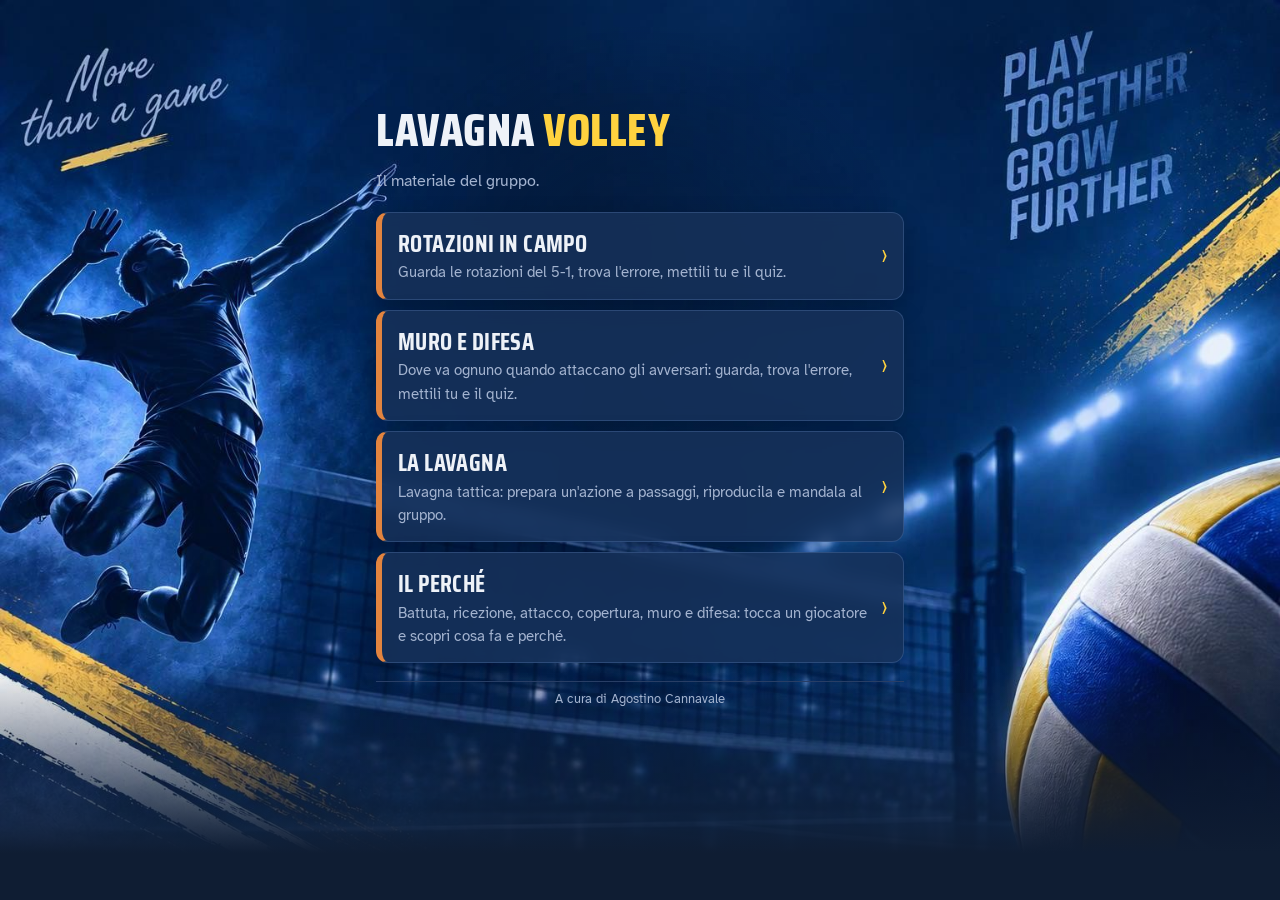
==== index.html @ ffdaf41f "Il perché" ====
<!DOCTYPE html>
<html lang="it">
<head>
<meta charset="utf-8">
<meta name="viewport" content="width=device-width, initial-scale=1">
<title>Lavagna Volley</title>
<link rel="preconnect" href="https://fonts.googleapis.com">
<link rel="preconnect" href="https://fonts.gstatic.com" crossorigin>
<link href="https://fonts.googleapis.com/css2?family=Atkinson+Hyperlegible:wght@400;700&family=Saira+Condensed:wght@700;800&display=swap" rel="stylesheet">
<style>
:root{
  --night:#0f1d33; --panel:#172a4b; --line:#2a4069; --text:#eef2f8; --muted:#a3b3cf;
  --court:#e2843f; --ball:#ffd23f;
  --display:"Saira Condensed","Arial Narrow",sans-serif;
  --body:"Atkinson Hyperlegible",system-ui,-apple-system,"Segoe UI",sans-serif;
  color-scheme:dark;
}
*{box-sizing:border-box}
html,body{margin:0}
body{background:var(--night);color:var(--text);font-family:var(--body);line-height:1.45;min-height:100vh}


.wrap{max-width:560px;margin:0 auto;padding:28px 16px 40px;display:flex;flex-direction:column;gap:18px}
h1{font-family:var(--display);font-weight:800;font-size:46px;line-height:.95;margin:0;text-transform:uppercase;letter-spacing:.5px}
h1 span{color:var(--ball)}
p{margin:0}
.sub{color:var(--muted)}
.list{display:flex;flex-direction:column;gap:10px}
a.item{display:flex;gap:14px;align-items:center;text-decoration:none;color:var(--text);background:rgba(24,51,91,.82);-webkit-backdrop-filter:blur(7px);backdrop-filter:blur(7px);box-shadow:0 8px 25px rgba(0,0,0,.18);border:1px solid rgba(115,155,215,.25);border-left:6px solid var(--court);border-radius:12px;padding:14px 16px}
a.item:hover,a.item:focus-visible{border-color:var(--ball);outline:none}
a.item b{display:block;font-family:var(--display);font-size:24px;text-transform:uppercase;letter-spacing:.4px}
a.item small{color:var(--muted);font-size:15px}
a.item .go{margin-left:auto;font-family:var(--display);font-size:28px;color:var(--ball)}
footer{color:var(--muted);font-size:13px;text-align:center;border-top:1px solid var(--line);padding-top:8px}
body{position:relative}
.hero{position:absolute;top:0;left:0;right:0;z-index:-1;line-height:0}
.hero img{display:block;width:100%;height:auto}
.hero::after{content:"";position:absolute;inset:0;background:
  radial-gradient(ellipse 26% 34% at 50% 30%, rgba(5,20,45,.50), rgba(5,20,45,0) 80%),
  linear-gradient(180deg, rgba(15,29,51,0) 78%, #0f1d33 100%)}
.wrap{padding-top:clamp(28px,8.5vw,150px)}
@media (max-width:700px){
  .hero{position:relative;z-index:auto;margin:0 -16px}
  .hero::after{background:linear-gradient(180deg, rgba(15,29,51,0) 72%, #0f1d33 100%)}
  .wrap{padding-top:0 !important;gap:14px}
  h1{text-align:center;margin-top:-6px}
  .sub{text-align:center}
}
</style>
</head>
<body>
<div class="wrap">
  <div class="hero" aria-hidden="true"><img src="volley-bg.jpg" alt=""></div>
  <h1>Lavagna <span>Volley</span></h1>
  <p class="sub">Il materiale del gruppo.</p>
  <div class="list">
    <a class="item" href="rotazioni-in-campo/">
      <div><b>Rotazioni in campo</b><small>Guarda le rotazioni del 5-1, trova l'errore, mettili tu e il quiz.</small></div>
      <span class="go" aria-hidden="true">›</span>
    </a>
    <a class="item" href="muro-e-difesa/">
      <div><b>Muro e difesa</b><small>Dove va ognuno quando attaccano gli avversari: guarda, trova l'errore, mettili tu e il quiz.</small></div>
      <span class="go" aria-hidden="true">›</span>
    </a>
    <a class="item" href="lavagna/">
      <div><b>La lavagna</b><small>Lavagna tattica: prepara un'azione a passaggi, riproducila e mandala al gruppo.</small></div>
      <span class="go" aria-hidden="true">›</span>
    </a>
    <a class="item" href="il-perche/">
      <div><b>Il perché</b><small>Battuta, ricezione, attacco, copertura, muro e difesa: tocca un giocatore e scopri cosa fa e perché.</small></div>
      <span class="go" aria-hidden="true">›</span>
    </a>
  </div>
  <footer>A cura di Agostino Cannavale</footer>
</div>
</body>
</html>
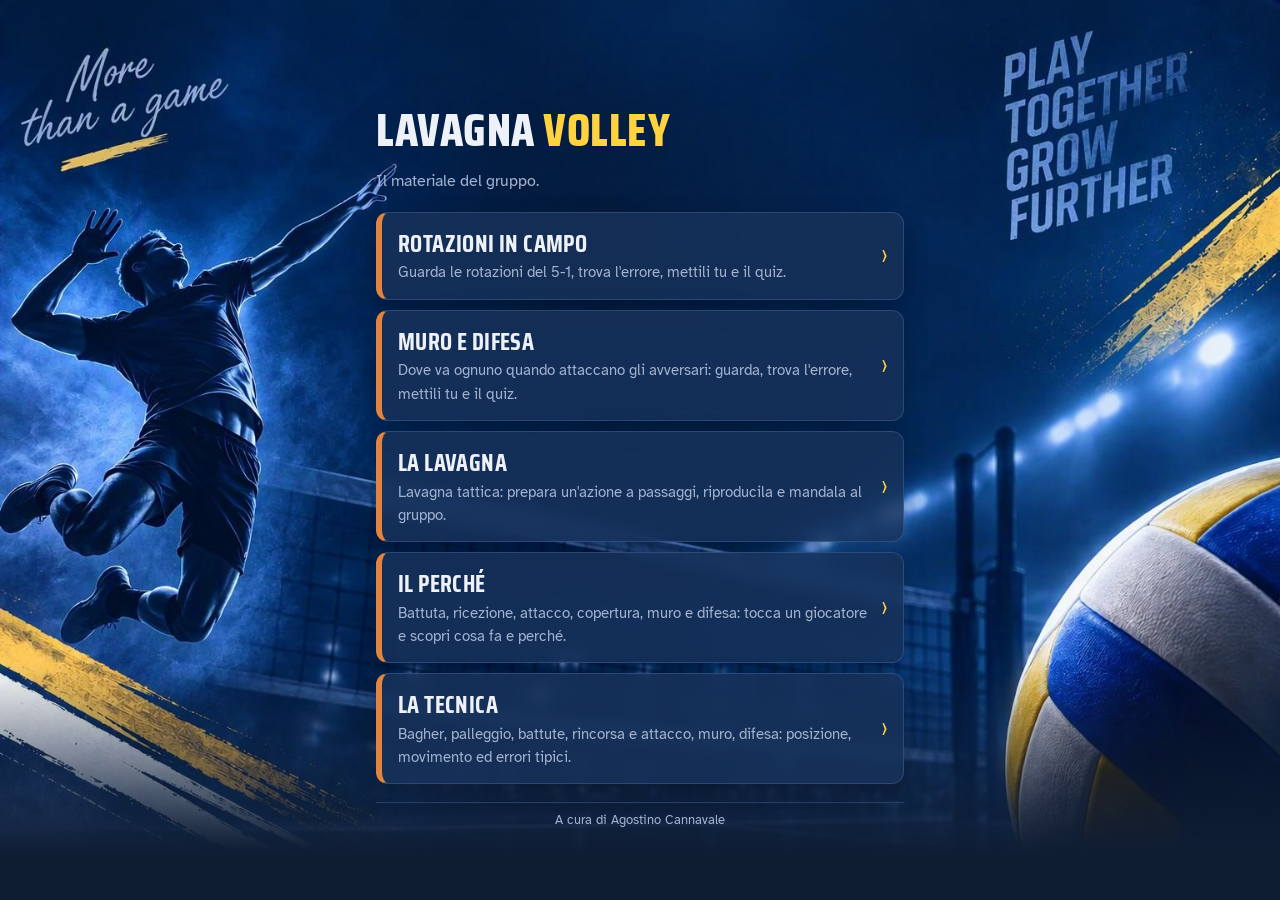
==== commit abae2a52: "La tecnica" ====
--- a/index.html
+++ b/index.html
@@ -70,6 +70,10 @@
       <div><b>Il perché</b><small>Battuta, ricezione, attacco, copertura, muro e difesa: tocca un giocatore e scopri cosa fa e perché.</small></div>
       <span class="go" aria-hidden="true">›</span>
     </a>
+    <a class="item" href="tecnica/">
+      <div><b>La tecnica</b><small>Bagher, palleggio, battute, rincorsa e attacco, muro, difesa: posizione, movimento ed errori tipici.</small></div>
+      <span class="go" aria-hidden="true">›</span>
+    </a>
   </div>
   <footer>A cura di Agostino Cannavale</footer>
 </div>
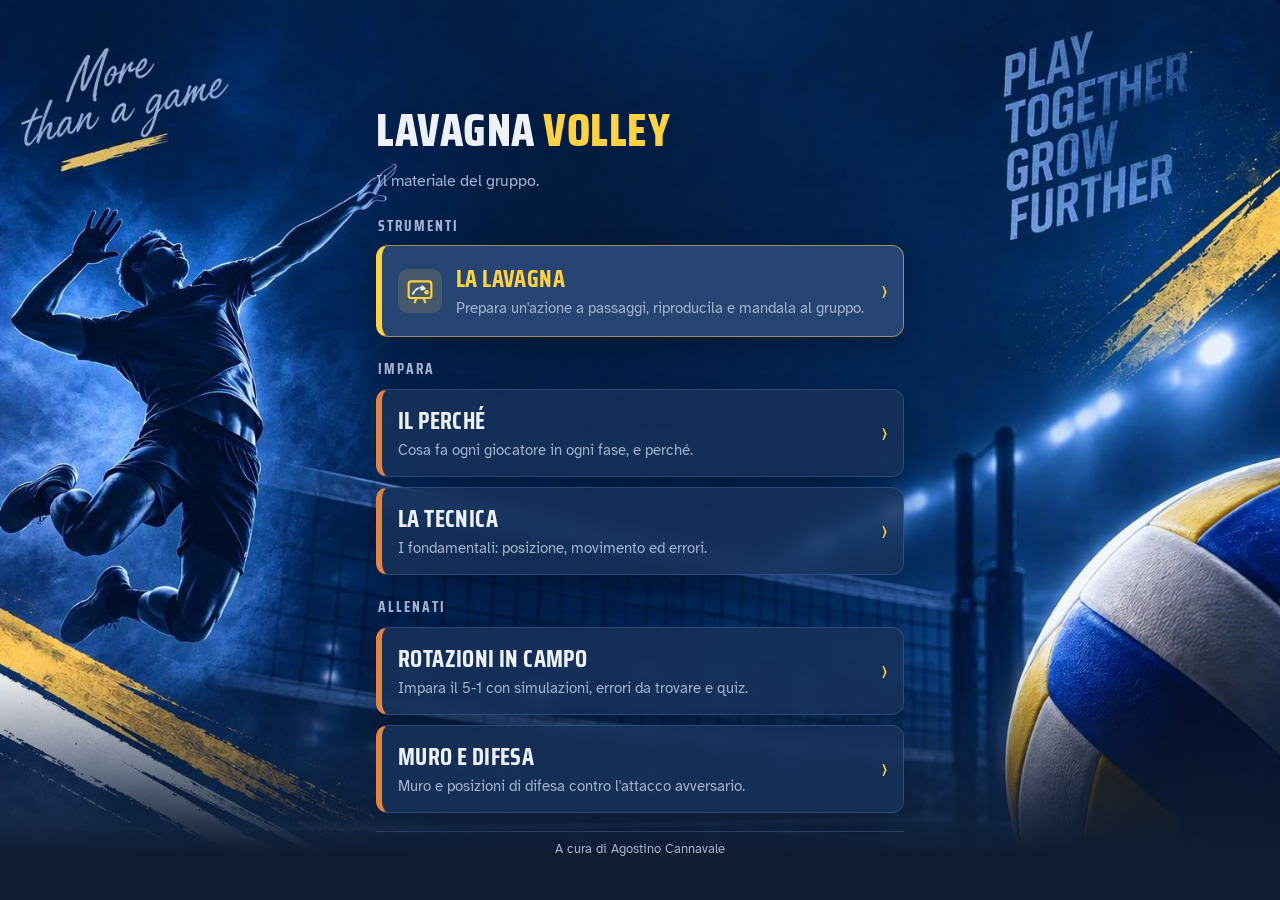
==== commit e3112fa7: "Home: gruppi e card in evidenza" ====
--- a/index.html
+++ b/index.html
@@ -25,9 +25,17 @@
 h1 span{color:var(--ball)}
 p{margin:0}
 .sub{color:var(--muted)}
-.list{display:flex;flex-direction:column;gap:10px}
-a.item{display:flex;gap:14px;align-items:center;text-decoration:none;color:var(--text);background:rgba(24,51,91,.82);-webkit-backdrop-filter:blur(7px);backdrop-filter:blur(7px);box-shadow:0 8px 25px rgba(0,0,0,.18);border:1px solid rgba(115,155,215,.25);border-left:6px solid var(--court);border-radius:12px;padding:14px 16px}
-a.item:hover,a.item:focus-visible{border-color:var(--ball);outline:none}
+.list{display:flex;flex-direction:column;gap:18px}
+.group{display:flex;flex-direction:column;gap:10px}
+.glabel{font-family:var(--display);font-weight:700;font-size:15px;letter-spacing:2px;text-transform:uppercase;color:var(--muted);margin:4px 0 -2px 2px}
+a.item{display:flex;gap:14px;align-items:center;text-decoration:none;color:var(--text);background:rgba(24,51,91,.82);-webkit-backdrop-filter:blur(7px);backdrop-filter:blur(7px);box-shadow:0 8px 25px rgba(0,0,0,.18);border:1px solid rgba(115,155,215,.25);border-left:6px solid var(--court);border-radius:12px;padding:14px 16px;transition:transform .18s ease,border-color .18s ease,box-shadow .18s ease}
+a.item .go{transition:transform .18s ease}
+a.item:hover,a.item:focus-visible,a.item:active{transform:translateY(-3px);border-color:var(--ball);box-shadow:0 12px 30px rgba(0,0,0,.25),0 0 18px rgba(255,210,63,.22);outline:none}
+a.item:hover .go,a.item:focus-visible .go,a.item:active .go{transform:translateX(4px)}
+a.item.star{background:rgba(44,74,120,.9);border-color:rgba(255,210,63,.55);border-left-color:var(--ball);padding:16px 16px}
+a.item.star .ico{flex:0 0 auto;width:44px;height:44px;border-radius:10px;background:rgba(255,210,63,.14);display:flex;align-items:center;justify-content:center}
+a.item.star b{color:var(--ball)}
+@media (prefers-reduced-motion:reduce){a.item,a.item .go{transition:none}a.item:hover,a.item:focus-visible,a.item:active{transform:none}a.item:hover .go,a.item:focus-visible .go,a.item:active .go{transform:none}}
 a.item b{display:block;font-family:var(--display);font-size:24px;text-transform:uppercase;letter-spacing:.4px}
 a.item small{color:var(--muted);font-size:15px}
 a.item .go{margin-left:auto;font-family:var(--display);font-size:28px;color:var(--ball)}
@@ -54,26 +62,36 @@
   <h1>Lavagna <span>Volley</span></h1>
   <p class="sub">Il materiale del gruppo.</p>
   <div class="list">
-    <a class="item" href="rotazioni-in-campo/">
-      <div><b>Rotazioni in campo</b><small>Guarda le rotazioni del 5-1, trova l'errore, mettili tu e il quiz.</small></div>
-      <span class="go" aria-hidden="true">›</span>
-    </a>
-    <a class="item" href="muro-e-difesa/">
-      <div><b>Muro e difesa</b><small>Dove va ognuno quando attaccano gli avversari: guarda, trova l'errore, mettili tu e il quiz.</small></div>
-      <span class="go" aria-hidden="true">›</span>
-    </a>
-    <a class="item" href="lavagna/">
-      <div><b>La lavagna</b><small>Lavagna tattica: prepara un'azione a passaggi, riproducila e mandala al gruppo.</small></div>
-      <span class="go" aria-hidden="true">›</span>
-    </a>
-    <a class="item" href="il-perche/">
-      <div><b>Il perché</b><small>Battuta, ricezione, attacco, copertura, muro e difesa: tocca un giocatore e scopri cosa fa e perché.</small></div>
-      <span class="go" aria-hidden="true">›</span>
-    </a>
-    <a class="item" href="tecnica/">
-      <div><b>La tecnica</b><small>Bagher, palleggio, battute, rincorsa e attacco, muro, difesa: posizione, movimento ed errori tipici.</small></div>
-      <span class="go" aria-hidden="true">›</span>
-    </a>
+    <div class="group">
+      <p class="glabel">Strumenti</p>
+      <a class="item star" href="lavagna/">
+        <span class="ico" aria-hidden="true"><svg viewBox="0 0 32 32" width="28" height="28"><rect x="3" y="5" width="26" height="19" rx="3" fill="none" stroke="#ffd23f" stroke-width="2.4"/><path d="M8 19 Q13 10 20 13" fill="none" stroke="#eef2f8" stroke-width="2.2" stroke-dasharray="3 2.5" stroke-linecap="round"/><path d="M18.5 10.5 L21.5 13.3 L17.6 14.6" fill="none" stroke="#eef2f8" stroke-width="2.2" stroke-linecap="round" stroke-linejoin="round"/><circle cx="23.5" cy="17.5" r="2.6" fill="#ffd23f"/><path d="M12 24 L10 29 M20 24 L22 29" stroke="#ffd23f" stroke-width="2.4" stroke-linecap="round"/></svg></span>
+        <div><b>La lavagna</b><small>Prepara un'azione a passaggi, riproducila e mandala al gruppo.</small></div>
+        <span class="go" aria-hidden="true">›</span>
+      </a>
+    </div>
+    <div class="group">
+      <p class="glabel">Impara</p>
+      <a class="item" href="il-perche/">
+        <div><b>Il perché</b><small>Cosa fa ogni giocatore in ogni fase, e perché.</small></div>
+        <span class="go" aria-hidden="true">›</span>
+      </a>
+      <a class="item" href="tecnica/">
+        <div><b>La tecnica</b><small>I fondamentali: posizione, movimento ed errori.</small></div>
+        <span class="go" aria-hidden="true">›</span>
+      </a>
+    </div>
+    <div class="group">
+      <p class="glabel">Allenati</p>
+      <a class="item" href="rotazioni-in-campo/">
+        <div><b>Rotazioni in campo</b><small>Impara il 5-1 con simulazioni, errori da trovare e quiz.</small></div>
+        <span class="go" aria-hidden="true">›</span>
+      </a>
+      <a class="item" href="muro-e-difesa/">
+        <div><b>Muro e difesa</b><small>Muro e posizioni di difesa contro l'attacco avversario.</small></div>
+        <span class="go" aria-hidden="true">›</span>
+      </a>
+    </div>
   </div>
   <footer>A cura di Agostino Cannavale</footer>
 </div>
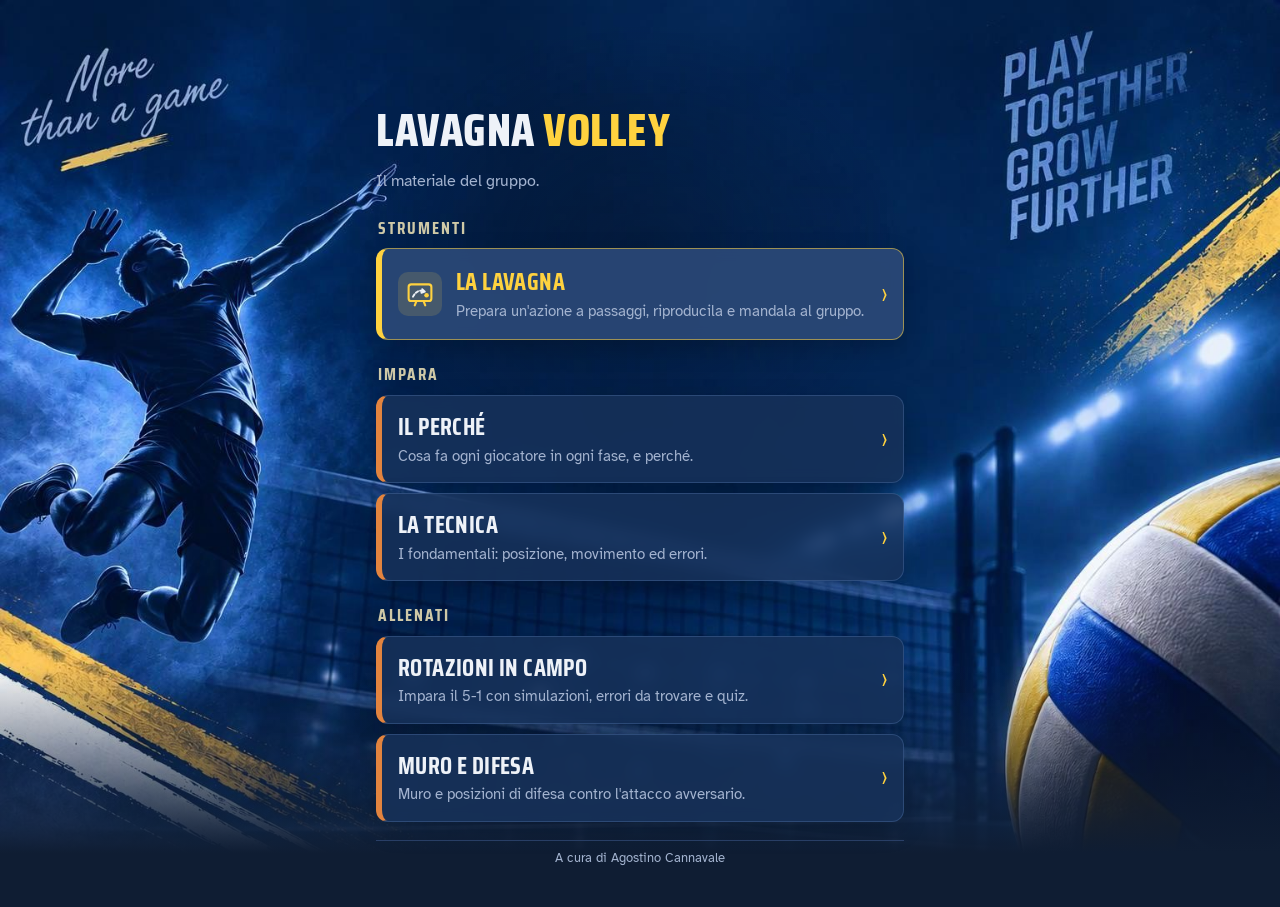
==== commit 5e1dc67a: "Home: etichette dei gruppi" ====
--- a/index.html
+++ b/index.html
@@ -27,7 +27,7 @@
 .sub{color:var(--muted)}
 .list{display:flex;flex-direction:column;gap:18px}
 .group{display:flex;flex-direction:column;gap:10px}
-.glabel{font-family:var(--display);font-weight:700;font-size:15px;letter-spacing:2px;text-transform:uppercase;color:var(--muted);margin:4px 0 -2px 2px}
+.glabel{font-family:var(--display);font-weight:700;font-size:17px;letter-spacing:2px;text-transform:uppercase;color:#f3e7b8;opacity:.85;margin:4px 0 -2px 2px}
 a.item{display:flex;gap:14px;align-items:center;text-decoration:none;color:var(--text);background:rgba(24,51,91,.82);-webkit-backdrop-filter:blur(7px);backdrop-filter:blur(7px);box-shadow:0 8px 25px rgba(0,0,0,.18);border:1px solid rgba(115,155,215,.25);border-left:6px solid var(--court);border-radius:12px;padding:14px 16px;transition:transform .18s ease,border-color .18s ease,box-shadow .18s ease}
 a.item .go{transition:transform .18s ease}
 a.item:hover,a.item:focus-visible,a.item:active{transform:translateY(-3px);border-color:var(--ball);box-shadow:0 12px 30px rgba(0,0,0,.25),0 0 18px rgba(255,210,63,.22);outline:none}
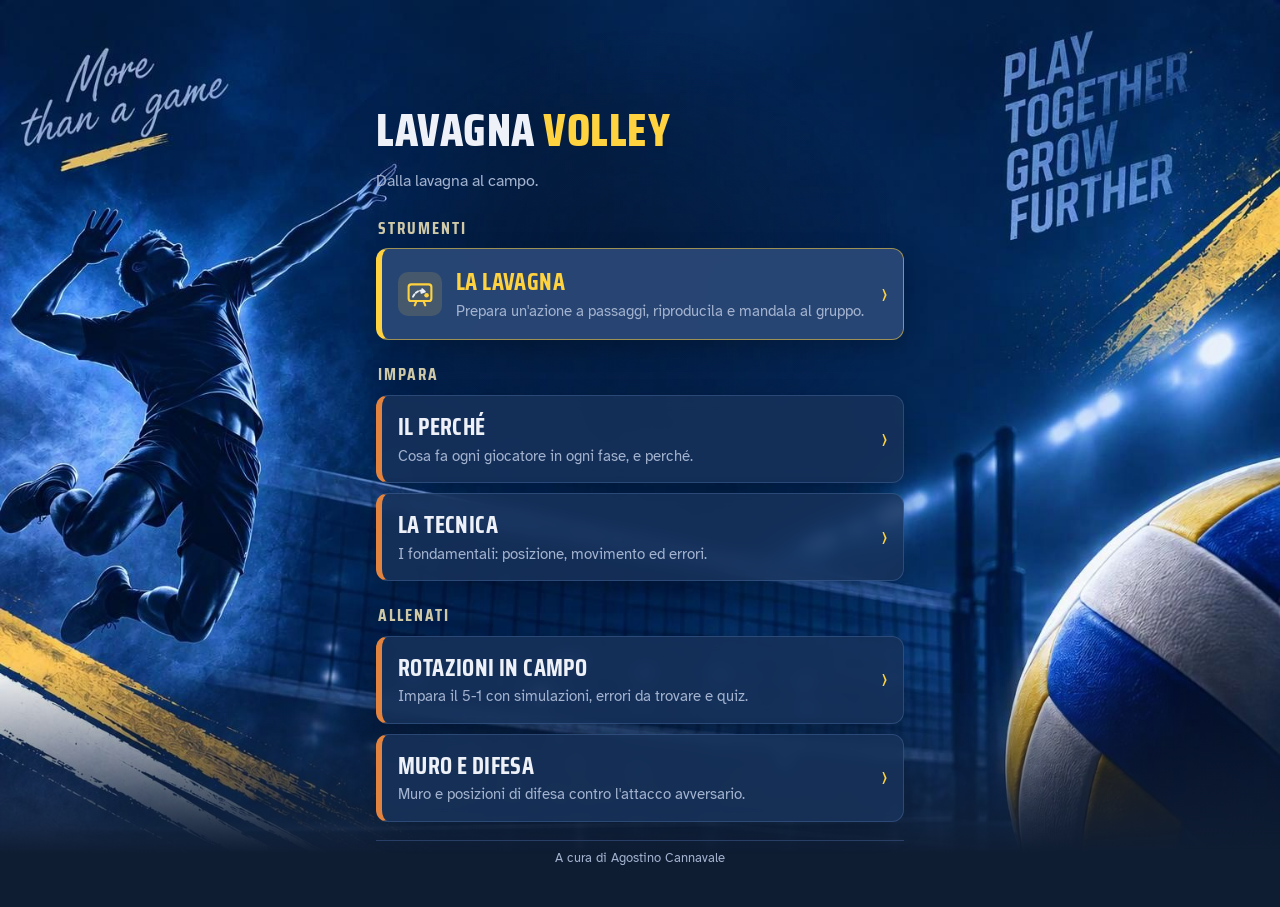
==== commit 1e0b7d2f: "Home: sottotitolo" ====
--- a/index.html
+++ b/index.html
@@ -60,7 +60,7 @@
 <div class="wrap">
   <div class="hero" aria-hidden="true"><img src="volley-bg.jpg" alt=""></div>
   <h1>Lavagna <span>Volley</span></h1>
-  <p class="sub">Il materiale del gruppo.</p>
+  <p class="sub">Dalla lavagna al campo.</p>
   <div class="list">
     <div class="group">
       <p class="glabel">Strumenti</p>
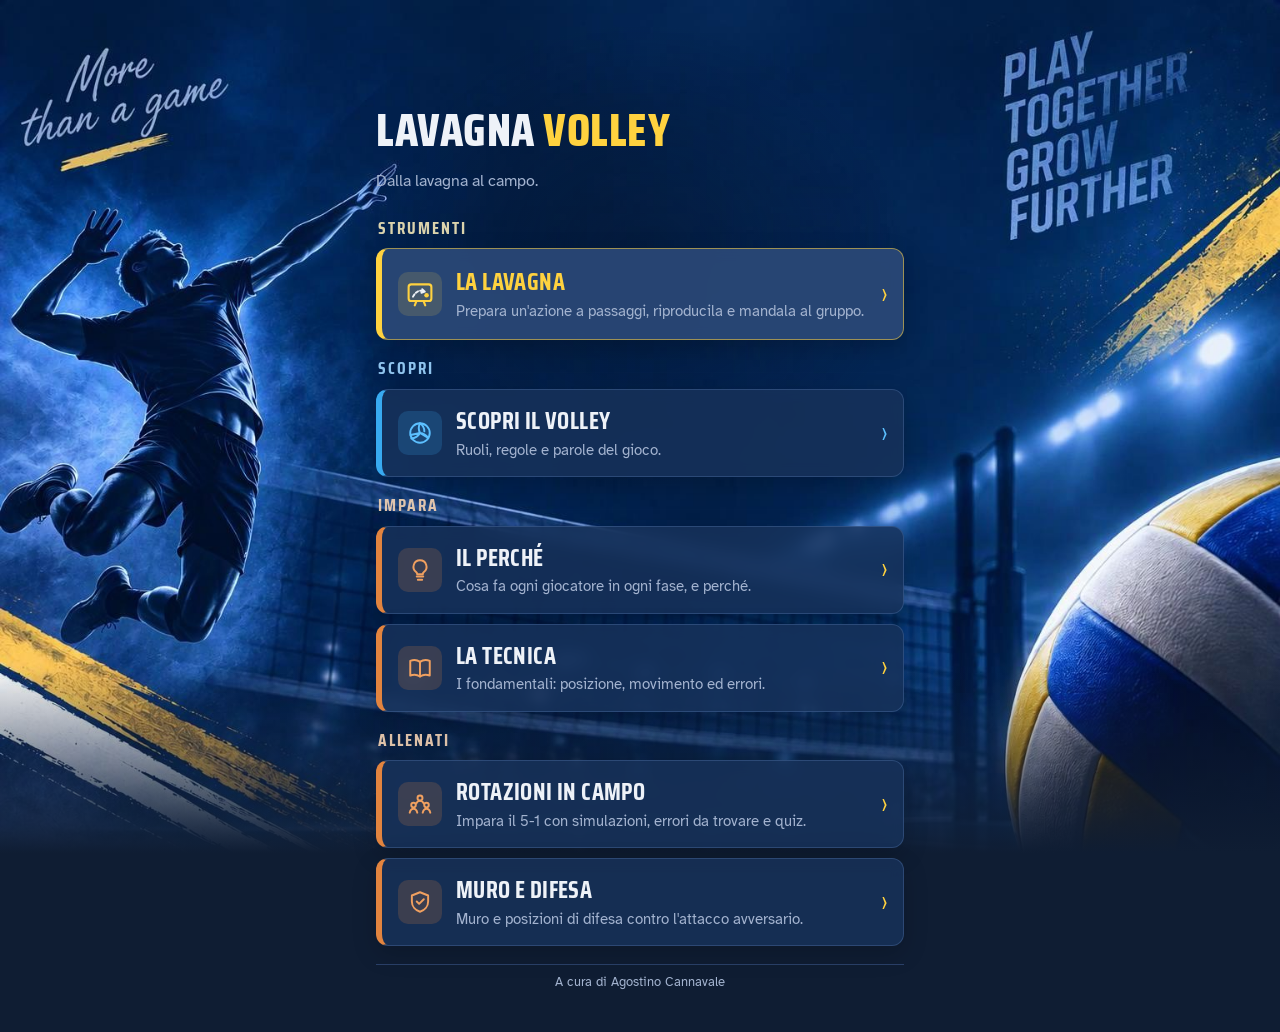
==== commit 10bfd4aa: "Scopri il volley: ruoli, regole, vocabolario" ====
--- a/index.html
+++ b/index.html
@@ -25,15 +25,21 @@
 h1 span{color:var(--ball)}
 p{margin:0}
 .sub{color:var(--muted)}
-.list{display:flex;flex-direction:column;gap:18px}
+.list{display:flex;flex-direction:column;gap:12px}
 .group{display:flex;flex-direction:column;gap:10px}
-.glabel{font-family:var(--display);font-weight:700;font-size:17px;letter-spacing:2px;text-transform:uppercase;color:#f3e7b8;opacity:.85;margin:4px 0 -2px 2px}
+.glabel{font-family:var(--display);font-weight:700;font-size:17px;letter-spacing:2px;text-transform:uppercase;color:#f5d3b3;opacity:.9;margin:4px 0 -2px 2px}
+.glabel.gy{color:#f3e7b8}
+.glabel.gb{color:#9fd6ff}
+a.item .ico{flex:0 0 auto;width:44px;height:44px;border-radius:10px;background:rgba(226,132,63,.18);display:flex;align-items:center;justify-content:center}
+a.item.blue{border-left-color:#38aaf0}
+a.item.blue .ico{background:rgba(56,170,240,.18)}
+a.item.blue .go{color:#5cc0ff}
 a.item{display:flex;gap:14px;align-items:center;text-decoration:none;color:var(--text);background:rgba(24,51,91,.82);-webkit-backdrop-filter:blur(7px);backdrop-filter:blur(7px);box-shadow:0 8px 25px rgba(0,0,0,.18);border:1px solid rgba(115,155,215,.25);border-left:6px solid var(--court);border-radius:12px;padding:14px 16px;transition:transform .18s ease,border-color .18s ease,box-shadow .18s ease}
 a.item .go{transition:transform .18s ease}
 a.item:hover,a.item:focus-visible,a.item:active{transform:translateY(-3px);border-color:var(--ball);box-shadow:0 12px 30px rgba(0,0,0,.25),0 0 18px rgba(255,210,63,.22);outline:none}
 a.item:hover .go,a.item:focus-visible .go,a.item:active .go{transform:translateX(4px)}
 a.item.star{background:rgba(44,74,120,.9);border-color:rgba(255,210,63,.55);border-left-color:var(--ball);padding:16px 16px}
-a.item.star .ico{flex:0 0 auto;width:44px;height:44px;border-radius:10px;background:rgba(255,210,63,.14);display:flex;align-items:center;justify-content:center}
+a.item.star .ico{background:rgba(255,210,63,.14)}
 a.item.star b{color:var(--ball)}
 @media (prefers-reduced-motion:reduce){a.item,a.item .go{transition:none}a.item:hover,a.item:focus-visible,a.item:active{transform:none}a.item:hover .go,a.item:focus-visible .go,a.item:active .go{transform:none}}
 a.item b{display:block;font-family:var(--display);font-size:24px;text-transform:uppercase;letter-spacing:.4px}
@@ -63,7 +69,7 @@
   <p class="sub">Dalla lavagna al campo.</p>
   <div class="list">
     <div class="group">
-      <p class="glabel">Strumenti</p>
+      <p class="glabel gy">Strumenti</p>
       <a class="item star" href="lavagna/">
         <span class="ico" aria-hidden="true"><svg viewBox="0 0 32 32" width="28" height="28"><rect x="3" y="5" width="26" height="19" rx="3" fill="none" stroke="#ffd23f" stroke-width="2.4"/><path d="M8 19 Q13 10 20 13" fill="none" stroke="#eef2f8" stroke-width="2.2" stroke-dasharray="3 2.5" stroke-linecap="round"/><path d="M18.5 10.5 L21.5 13.3 L17.6 14.6" fill="none" stroke="#eef2f8" stroke-width="2.2" stroke-linecap="round" stroke-linejoin="round"/><circle cx="23.5" cy="17.5" r="2.6" fill="#ffd23f"/><path d="M12 24 L10 29 M20 24 L22 29" stroke="#ffd23f" stroke-width="2.4" stroke-linecap="round"/></svg></span>
         <div><b>La lavagna</b><small>Prepara un'azione a passaggi, riproducila e mandala al gruppo.</small></div>
@@ -71,12 +77,22 @@
       </a>
     </div>
     <div class="group">
+      <p class="glabel gb">Scopri</p>
+      <a class="item blue" href="scopri/">
+        <span class="ico" aria-hidden="true"><svg viewBox="0 0 24 24" width="26" height="26" fill="none" stroke="#5cc0ff" stroke-width="1.8" stroke-linecap="round" stroke-linejoin="round"><circle cx="12" cy="12" r="9"/><path d="M12 3a9 9 0 0 1 4 7.5M12 12l7.6 4.6M12 12l-8.7 1.8M12 12c-1.5-3-1.4-6.3 0-9M12 12c3.3.4 6 2.3 7.6 4.6M12 12c-1.7 2.9-4.6 4.8-8 5"/></svg></span>
+        <div><b>Scopri il volley</b><small>Ruoli, regole e parole del gioco.</small></div>
+        <span class="go" aria-hidden="true">›</span>
+      </a>
+    </div>
+    <div class="group">
       <p class="glabel">Impara</p>
       <a class="item" href="il-perche/">
+        <span class="ico" aria-hidden="true"><svg viewBox="0 0 24 24" width="26" height="26" fill="none" stroke="#f0a060" stroke-width="1.8" stroke-linecap="round" stroke-linejoin="round"><path d="M9 18h6M10 21h4"/><path d="M12 3a6 6 0 0 0-3.6 10.8c.6.5 1 1.2 1 2V16h5.2v-.2c0-.8.4-1.5 1-2A6 6 0 0 0 12 3z"/></svg></span>
         <div><b>Il perché</b><small>Cosa fa ogni giocatore in ogni fase, e perché.</small></div>
         <span class="go" aria-hidden="true">›</span>
       </a>
       <a class="item" href="tecnica/">
+        <span class="ico" aria-hidden="true"><svg viewBox="0 0 24 24" width="26" height="26" fill="none" stroke="#f0a060" stroke-width="1.8" stroke-linecap="round" stroke-linejoin="round"><path d="M3 5.5c3-1.2 6-1.2 9 .8 3-2 6-2 9-.8V19c-3-1.2-6-1.2-9 .8-3-2-6-2-9-.8z"/><path d="M12 6.3v13.5"/></svg></span>
         <div><b>La tecnica</b><small>I fondamentali: posizione, movimento ed errori.</small></div>
         <span class="go" aria-hidden="true">›</span>
       </a>
@@ -84,10 +100,12 @@
     <div class="group">
       <p class="glabel">Allenati</p>
       <a class="item" href="rotazioni-in-campo/">
+        <span class="ico" aria-hidden="true"><svg viewBox="0 0 24 24" width="26" height="26" fill="none" stroke="#f0a060" stroke-width="1.8" stroke-linecap="round" stroke-linejoin="round"><circle cx="12" cy="6.5" r="2.3"/><circle cx="6" cy="13" r="2.1"/><circle cx="18" cy="13" r="2.1"/><path d="M8.5 11.5c.8-1.6 2-2.4 3.5-2.4s2.7.8 3.5 2.4M2.5 20c.6-2.4 2-3.6 3.5-3.6S8.9 17.6 9.5 20M14.5 20c.6-2.4 2-3.6 3.5-3.6s2.9 1.2 3.5 3.6"/></svg></span>
         <div><b>Rotazioni in campo</b><small>Impara il 5-1 con simulazioni, errori da trovare e quiz.</small></div>
         <span class="go" aria-hidden="true">›</span>
       </a>
       <a class="item" href="muro-e-difesa/">
+        <span class="ico" aria-hidden="true"><svg viewBox="0 0 24 24" width="26" height="26" fill="none" stroke="#f0a060" stroke-width="1.8" stroke-linecap="round" stroke-linejoin="round"><path d="M12 3l7.5 3v5.5c0 4.6-3.2 8.2-7.5 9.5-4.3-1.3-7.5-4.9-7.5-9.5V6z"/><path d="M9 11.5l2.2 2.2L15.5 9.5"/></svg></span>
         <div><b>Muro e difesa</b><small>Muro e posizioni di difesa contro l'attacco avversario.</small></div>
         <span class="go" aria-hidden="true">›</span>
       </a>
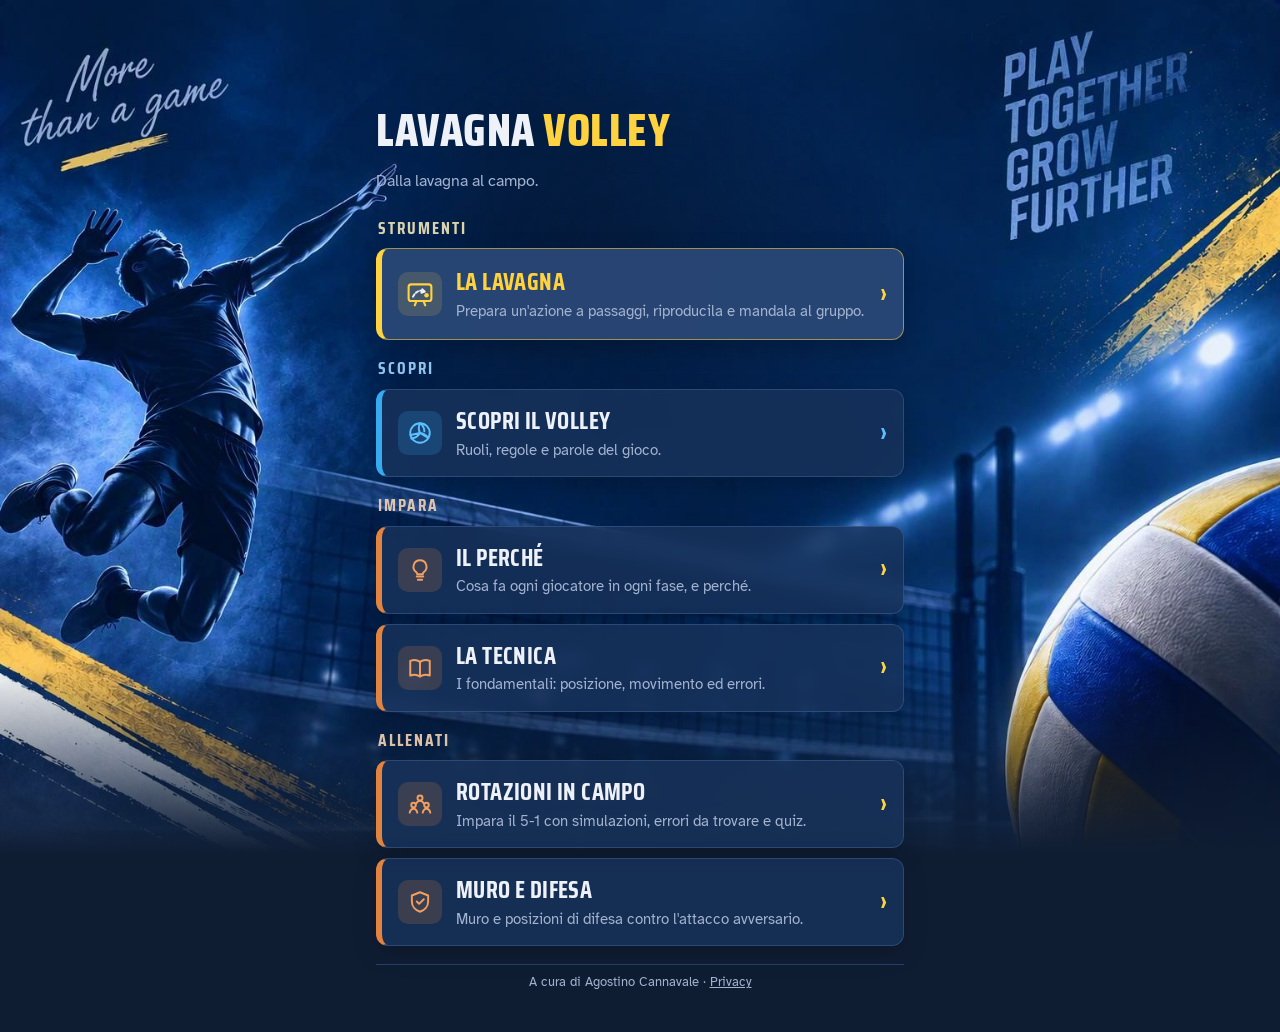
==== commit c7c60e90: "Anteprima, icona, privacy, caratteri locali" ====
--- a/index.html
+++ b/index.html
@@ -4,9 +4,23 @@
 <meta charset="utf-8">
 <meta name="viewport" content="width=device-width, initial-scale=1">
 <title>Lavagna Volley</title>
-<link rel="preconnect" href="https://fonts.googleapis.com">
-<link rel="preconnect" href="https://fonts.gstatic.com" crossorigin>
-<link href="https://fonts.googleapis.com/css2?family=Atkinson+Hyperlegible:wght@400;700&family=Saira+Condensed:wght@700;800&display=swap" rel="stylesheet">
+<link rel="stylesheet" href="fonts/fonts.css">
+<meta name="description" content="Dalla lavagna al campo: ruoli, regole, tecnica, rotazioni e una lavagna tattica per il gruppo.">
+<meta name="theme-color" content="#0b1426">
+<link rel="icon" href="favicon.svg" type="image/svg+xml">
+<link rel="icon" href="favicon-32.png" sizes="32x32" type="image/png">
+<link rel="apple-touch-icon" href="apple-touch-icon.png">
+<meta property="og:type" content="website">
+<meta property="og:site_name" content="Lavagna Volley">
+<meta property="og:locale" content="it_IT">
+<meta property="og:title" content="Lavagna Volley">
+<meta property="og:description" content="Dalla lavagna al campo: ruoli, regole, tecnica, rotazioni e una lavagna tattica per il gruppo.">
+<meta property="og:url" content="https://neoramses14031984.github.io/lavagna-volley/">
+<meta property="og:image" content="https://neoramses14031984.github.io/lavagna-volley/og-image.jpg">
+<meta property="og:image:width" content="1200">
+<meta property="og:image:height" content="630">
+<meta property="og:image:alt" content="Lavagna Volley: dalla lavagna al campo">
+<meta name="twitter:card" content="summary_large_image">
 <style>
 :root{
   --night:#0f1d33; --panel:#172a4b; --line:#2a4069; --text:#eef2f8; --muted:#a3b3cf;
@@ -111,7 +125,7 @@
       </a>
     </div>
   </div>
-  <footer>A cura di Agostino Cannavale</footer>
+  <footer>A cura di Agostino Cannavale · <a href="privacy/" style="color:inherit">Privacy</a></footer>
 </div>
 </body>
 </html>
--- a/fonts/fonts.css
+++ b/fonts/fonts.css
@@ -0,0 +1,64 @@
+@font-face {
+  font-family: 'Atkinson Hyperlegible';
+  font-style: normal;
+  font-display: swap;
+  font-weight: 400;
+  src: url(atkinson-hyperlegible-latin-ext-400-normal.woff2) format('woff2');
+  unicode-range: U+0100-02BA,U+02BD-02C5,U+02C7-02CC,U+02CE-02D7,U+02DD-02FF,U+0304,U+0308,U+0329,U+1D00-1DBF,U+1E00-1E9F,U+1EF2-1EFF,U+2020,U+20A0-20AB,U+20AD-20C0,U+2113,U+2C60-2C7F,U+A720-A7FF;
+}
+@font-face {
+  font-family: 'Atkinson Hyperlegible';
+  font-style: normal;
+  font-display: swap;
+  font-weight: 400;
+  src: url(atkinson-hyperlegible-latin-400-normal.woff2) format('woff2');
+  unicode-range: U+0000-00FF,U+0131,U+0152-0153,U+02BB-02BC,U+02C6,U+02DA,U+02DC,U+0304,U+0308,U+0329,U+2000-206F,U+20AC,U+2122,U+2191,U+2193,U+2212,U+2215,U+FEFF,U+FFFD;
+}
+@font-face {
+  font-family: 'Atkinson Hyperlegible';
+  font-style: normal;
+  font-display: swap;
+  font-weight: 700;
+  src: url(atkinson-hyperlegible-latin-ext-700-normal.woff2) format('woff2');
+  unicode-range: U+0100-02BA,U+02BD-02C5,U+02C7-02CC,U+02CE-02D7,U+02DD-02FF,U+0304,U+0308,U+0329,U+1D00-1DBF,U+1E00-1E9F,U+1EF2-1EFF,U+2020,U+20A0-20AB,U+20AD-20C0,U+2113,U+2C60-2C7F,U+A720-A7FF;
+}
+@font-face {
+  font-family: 'Atkinson Hyperlegible';
+  font-style: normal;
+  font-display: swap;
+  font-weight: 700;
+  src: url(atkinson-hyperlegible-latin-700-normal.woff2) format('woff2');
+  unicode-range: U+0000-00FF,U+0131,U+0152-0153,U+02BB-02BC,U+02C6,U+02DA,U+02DC,U+0304,U+0308,U+0329,U+2000-206F,U+20AC,U+2122,U+2191,U+2193,U+2212,U+2215,U+FEFF,U+FFFD;
+}
+@font-face {
+  font-family: 'Saira Condensed';
+  font-style: normal;
+  font-display: swap;
+  font-weight: 700;
+  src: url(saira-condensed-latin-ext-700-normal.woff2) format('woff2');
+  unicode-range: U+0100-02BA,U+02BD-02C5,U+02C7-02CC,U+02CE-02D7,U+02DD-02FF,U+0304,U+0308,U+0329,U+1D00-1DBF,U+1E00-1E9F,U+1EF2-1EFF,U+2020,U+20A0-20AB,U+20AD-20C0,U+2113,U+2C60-2C7F,U+A720-A7FF;
+}
+@font-face {
+  font-family: 'Saira Condensed';
+  font-style: normal;
+  font-display: swap;
+  font-weight: 700;
+  src: url(saira-condensed-latin-700-normal.woff2) format('woff2');
+  unicode-range: U+0000-00FF,U+0131,U+0152-0153,U+02BB-02BC,U+02C6,U+02DA,U+02DC,U+0304,U+0308,U+0329,U+2000-206F,U+20AC,U+2122,U+2191,U+2193,U+2212,U+2215,U+FEFF,U+FFFD;
+}
+@font-face {
+  font-family: 'Saira Condensed';
+  font-style: normal;
+  font-display: swap;
+  font-weight: 800;
+  src: url(saira-condensed-latin-ext-800-normal.woff2) format('woff2');
+  unicode-range: U+0100-02BA,U+02BD-02C5,U+02C7-02CC,U+02CE-02D7,U+02DD-02FF,U+0304,U+0308,U+0329,U+1D00-1DBF,U+1E00-1E9F,U+1EF2-1EFF,U+2020,U+20A0-20AB,U+20AD-20C0,U+2113,U+2C60-2C7F,U+A720-A7FF;
+}
+@font-face {
+  font-family: 'Saira Condensed';
+  font-style: normal;
+  font-display: swap;
+  font-weight: 800;
+  src: url(saira-condensed-latin-800-normal.woff2) format('woff2');
+  unicode-range: U+0000-00FF,U+0131,U+0152-0153,U+02BB-02BC,U+02C6,U+02DA,U+02DC,U+0304,U+0308,U+0329,U+2000-206F,U+20AC,U+2122,U+2191,U+2193,U+2212,U+2215,U+FEFF,U+FFFD;
+}
